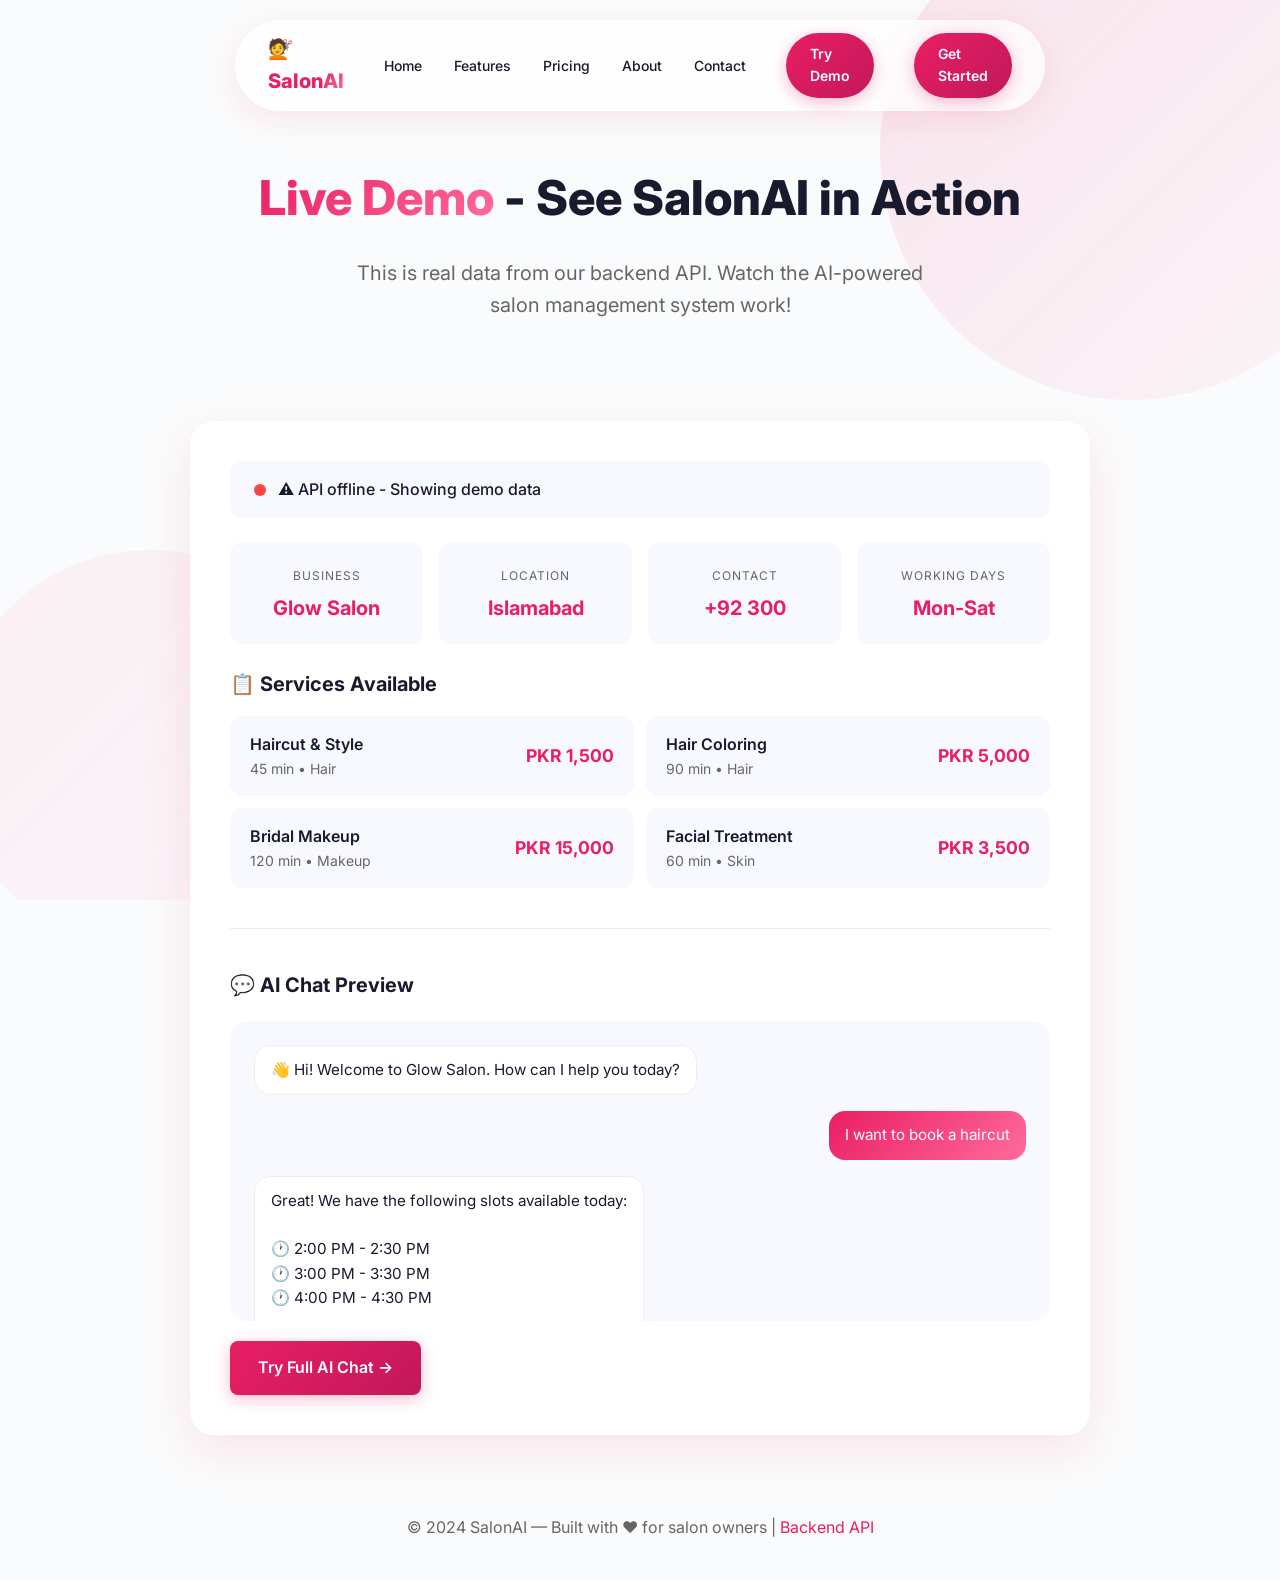
==== public/demo.html @ 89dc5f70 "Add demo.html page - Live API demo with working Try Demo button" ====
<!DOCTYPE html>
<html lang="en">
<head>
    <meta charset="UTF-8">
    <meta name="viewport" content="width=device-width, initial-scale=1.0">
    <title>SalonAI - Live Demo</title>
    <link href="https://fonts.googleapis.com/css2?family=Inter:wght@300;400;500;600;700;800&display=swap" rel="stylesheet">
    <style>
        :root {
            --primary: #E91E63;
            --primary-light: #F48FB1;
            --primary-dark: #C2185B;
            --accent: #FF6B9D;
            --bg: #fafbfc;
            --text: #1a1a2e;
            --text-light: #666;
        }
        * { margin: 0; padding: 0; box-sizing: border-box; }
        body { font-family: 'Inter', sans-serif; background: var(--bg); color: var(--text); line-height: 1.6; }
        
        .bg-animation { position: fixed; top: 0; left: 0; width: 100%; height: 100%; z-index: -1; overflow: hidden; }
        .bg-animation::before {
            content: '';
            position: absolute;
            width: 500px; height: 500px;
            background: linear-gradient(135deg, rgba(233, 30, 99, 0.1), rgba(255, 107, 157, 0.05));
            border-radius: 50%;
            top: -100px; right: -100px;
            animation: float 15s ease-in-out infinite;
        }
        .bg-animation::after {
            content: '';
            position: absolute;
            width: 400px; height: 400px;
            background: linear-gradient(135deg, rgba(255, 107, 157, 0.08), rgba(233, 30, 99, 0.03));
            border-radius: 50%;
            bottom: -50px; left: -50px;
            animation: float 12s ease-in-out infinite reverse;
        }
        @keyframes float {
            0%, 100% { transform: translate(0, 0) scale(1); }
            50% { transform: translate(30px, 30px) scale(1.1); }
        }

        nav {
            position: fixed;
            top: 20px; left: 50%; transform: translateX(-50%);
            background: rgba(255, 255, 255, 0.7);
            backdrop-filter: blur(20px);
            border: 1px solid rgba(255, 255, 255, 0.3);
            border-radius: 100px;
            padding: 12px 32px;
            display: flex; align-items: center; gap: 40px;
            z-index: 1000;
            box-shadow: 0 8px 32px rgba(233, 30, 99, 0.1);
        }
        .logo { font-weight: 800; font-size: 20px; color: var(--primary); text-decoration: none; }
        .logo span { background: linear-gradient(135deg, var(--primary), var(--accent)); -webkit-background-clip: text; -webkit-text-fill-color: transparent; }
        .nav-links { display: flex; gap: 32px; list-style: none; }
        .nav-links a { text-decoration: none; color: var(--text); font-weight: 500; font-size: 14px; transition: color 0.3s; }
        .nav-links a:hover, .nav-links a.active { color: var(--primary); }
        .nav-cta {
            background: linear-gradient(135deg, var(--primary), var(--primary-dark));
            color: white; padding: 10px 24px; border-radius: 100px;
            text-decoration: none; font-weight: 600; font-size: 14px;
            box-shadow: 0 4px 15px rgba(233, 30, 99, 0.3);
        }

        .container { max-width: 1200px; margin: 0 auto; padding: 0 40px; }
        
        .page-header { padding: 160px 40px 60px; text-align: center; }
        .page-header h1 { font-size: 3rem; font-weight: 800; margin-bottom: 20px; }
        .page-header h1 span { background: linear-gradient(135deg, var(--primary), var(--accent)); -webkit-background-clip: text; -webkit-text-fill-color: transparent; }
        .page-header p { font-size: 1.25rem; color: var(--text-light); max-width: 600px; margin: 0 auto; }

        /* Demo Card */
        .demo-card { background: white; border-radius: 24px; padding: 40px; box-shadow: 0 16px 48px rgba(233, 30, 99, 0.1); margin: 40px auto; max-width: 900px; }
        
        .api-status { display: flex; align-items: center; gap: 12px; padding: 16px 24px; background: #f8f9ff; border-radius: 12px; margin-bottom: 24px; }
        .status-dot { width: 12px; height: 12px; border-radius: 50%; }
        .status-dot.connected { background: #00ff00; box-shadow: 0 0 10px #00ff00; }
        .status-dot.disconnected { background: #ff4444; }
        .status-text { font-weight: 500; }

        .data-grid { display: grid; grid-template-columns: repeat(4, 1fr); gap: 16px; margin-bottom: 24px; }
        .data-item { background: #f8f9ff; padding: 20px; border-radius: 12px; text-align: center; }
        .data-item label { font-size: 0.75rem; color: var(--text-light); text-transform: uppercase; letter-spacing: 1px; }
        .data-item .value { font-size: 1.25rem; font-weight: 700; color: var(--primary); margin-top: 4px; }

        .services-title { font-size: 1.25rem; font-weight: 700; margin-bottom: 16px; color: var(--text); }
        .services-list { display: grid; grid-template-columns: repeat(2, 1fr); gap: 12px; }
        .service-item { background: #f8f9ff; padding: 16px 20px; border-radius: 12px; display: flex; justify-content: space-between; align-items: center; }
        .service-name { font-weight: 600; }
        .service-info { color: var(--text-light); font-size: 0.875rem; }
        .service-price { color: var(--primary); font-weight: 700; font-size: 1.1rem; }

        /* Chat Preview */
        .chat-section { margin-top: 40px; padding-top: 40px; border-top: 1px solid #eee; }
        .chat-title { font-size: 1.25rem; font-weight: 700; margin-bottom: 20px; }
        .chat-box { background: #f8f9ff; border-radius: 16px; padding: 24px; max-height: 300px; overflow-y: auto; }
        .chat-message { margin-bottom: 16px; }
        .chat-message.bot { text-align: left; }
        .chat-message.user { text-align: right; }
        .chat-bubble { display: inline-block; padding: 12px 16px; border-radius: 16px; max-width: 80%; font-size: 0.95rem; }
        .chat-message.bot .chat-bubble { background: white; border: 1px solid #eee; }
        .chat-message.user .chat-bubble { background: linear-gradient(135deg, var(--primary), var(--accent)); color: white; }

        /* Buttons */
        .btn {
            display: inline-block; padding: 14px 28px; border-radius: 8px;
            text-decoration: none; font-weight: 600; transition: all 0.3s; margin-top: 20px;
        }
        .btn-primary {
            background: linear-gradient(135deg, var(--primary), var(--primary-dark));
            color: white; box-shadow: 0 4px 15px rgba(233, 30, 99, 0.3);
        }
        .btn-primary:hover { transform: translateY(-2px); }
        .btn-secondary { background: white; color: var(--primary); border: 2px solid var(--primary); }
        .btn-secondary:hover { background: var(--primary); color: white; }

        footer { padding: 40px; text-align: center; color: var(--text-light); }
        footer a { color: var(--primary); text-decoration: none; }

        @media (max-width: 768px) {
            .nav-links { display: none; }
            .data-grid { grid-template-columns: repeat(2, 1fr); }
            .services-list { grid-template-columns: 1fr; }
        }
    </style>
</head>
<body>
    <div class="bg-animation"></div>

    <nav>
        <a href="index.html" class="logo">💇 Salon<span>AI</span></a>
        <ul class="nav-links">
            <li><a href="index.html">Home</a></li>
            <li><a href="features.html">Features</a></li>
            <li><a href="pricing.html">Pricing</a></li>
            <li><a href="about.html">About</a></li>
            <li><a href="contact.html">Contact</a></li>
        </ul>
        <a href="demo.html" class="nav-cta">Try Demo</a>
            <a href="./contact.html" class="nav-cta">Get Started</a>
    </nav>

    <div class="container">
        <div class="page-header">
            <h1><span>Live Demo</span> - See SalonAI in Action</h1>
            <p>This is real data from our backend API. Watch the AI-powered salon management system work!</p>
        </div>

        <div class="demo-card">
            <div class="api-status">
                <div class="status-dot" id="statusDot"></div>
                <span class="status-text" id="statusText">Connecting to API...</span>
            </div>

            <div class="data-grid" id="businessData" style="display:none;">
                <div class="data-item">
                    <label>Business</label>
                    <div class="value" id="businessName">-</div>
                </div>
                <div class="data-item">
                    <label>Location</label>
                    <div class="value" id="businessLocation">-</div>
                </div>
                <div class="data-item">
                    <label>Contact</label>
                    <div class="value" id="businessPhone">-</div>
                </div>
                <div class="data-item">
                    <label>Working Days</label>
                    <div class="value">Mon-Sat</div>
                </div>
            </div>

            <h3 class="services-title">📋 Services Available</h3>
            <div class="services-list" id="servicesList">
                <div class="service-item">
                    <div><div class="service-name">Loading...</div></div>
                    <div class="service-price">-</div>
                </div>
            </div>

            <div class="chat-section">
                <h3 class="chat-title">💬 AI Chat Preview</h3>
                <div class="chat-box">
                    <div class="chat-message bot">
                        <div class="chat-bubble">👋 Hi! Welcome to Glow Salon. How can I help you today?</div>
                    </div>
                    <div class="chat-message user">
                        <div class="chat-bubble">I want to book a haircut</div>
                    </div>
                    <div class="chat-message bot">
                        <div class="chat-bubble">Great! We have the following slots available today:<br><br>🕐 2:00 PM - 2:30 PM<br>🕐 3:00 PM - 3:30 PM<br>🕐 4:00 PM - 4:30 PM<br><br>Which time works for you?</div>
                    </div>
                </div>
                <a href="./contact.html" class="btn btn-primary">Try Full AI Chat →</a>
            </div>
        </div>
    </div>

    <footer>
        <p>© 2024 SalonAI — Built with ❤️ for salon owners | <a href="https://github.com/YasirAhmedGHauri/salonai-backend">Backend API</a></p>
    </footer>

    <script>
        const API_BASE = 'http://148.230.120.61:8001';
        
        async function loadDemo() {
            const statusDot = document.getElementById('statusDot');
            const statusText = document.getElementById('statusText');
            const businessData = document.getElementById('businessData');
            const servicesList = document.getElementById('servicesList');
            
            try {
                const res = await fetch(API_BASE + '/api/v1/businesses/glow-salon');
                if (res.ok) {
                    const business = await res.json();
                    statusDot.className = 'status-dot connected';
                    statusText.textContent = '✓ Connected to API - Real-time data';
                    
                    document.getElementById('businessName').textContent = business.name.split(' ')[0];
                    document.getElementById('businessLocation').textContent = business.address ? business.address.split(',')[0] : 'Islamabad';
                    document.getElementById('businessPhone').textContent = business.phone ? business.phone.split(' ')[0] : '+92 300';
                    businessData.style.display = 'grid';
                    
                    // Load services
                    const servicesRes = await fetch(API_BASE + '/api/v1/businesses/' + business.id + '/services');
                    if (servicesRes.ok) {
                        const services = await servicesRes.json();
                        servicesList.innerHTML = services.slice(0, 6).map(s => 
                            '<div class="service-item">' +
                                '<div>' +
                                    '<div class="service-name">' + s.name + '</div>' +
                                    '<div class="service-info">' + s.duration_minutes + ' min • ' + s.category + '</div>' +
                                '</div>' +
                                '<div class="service-price">PKR ' + s.price.toLocaleString() + '</div>' +
                            '</div>'
                        ).join('');
                    }
                } else {
                    throw new Error('API returned ' + res.status);
                }
            } catch (err) {
                console.error('API Error:', err);
                statusDot.className = 'status-dot disconnected';
                statusText.textContent = '⚠ API offline - Showing demo data';
                
                // Show demo data
                businessData.style.display = 'grid';
                document.getElementById('businessName').textContent = 'Glow Salon';
                document.getElementById('businessLocation').textContent = 'Islamabad';
                document.getElementById('businessPhone').textContent = '+92 300';
                
                servicesList.innerHTML = 
                    '<div class="service-item"><div><div class="service-name">Haircut & Style</div><div class="service-info">45 min • Hair</div></div><div class="service-price">PKR 1,500</div></div>' +
                    '<div class="service-item"><div><div class="service-name">Hair Coloring</div><div class="service-info">90 min • Hair</div></div><div class="service-price">PKR 5,000</div></div>' +
                    '<div class="service-item"><div><div class="service-name">Bridal Makeup</div><div class="service-info">120 min • Makeup</div></div><div class="service-price">PKR 15,000</div></div>' +
                    '<div class="service-item"><div><div class="service-name">Facial Treatment</div><div class="service-info">60 min • Skin</div></div><div class="service-price">PKR 3,500</div></div>';
            }
        }
        
        loadDemo();
    </script>
</body>
</html>
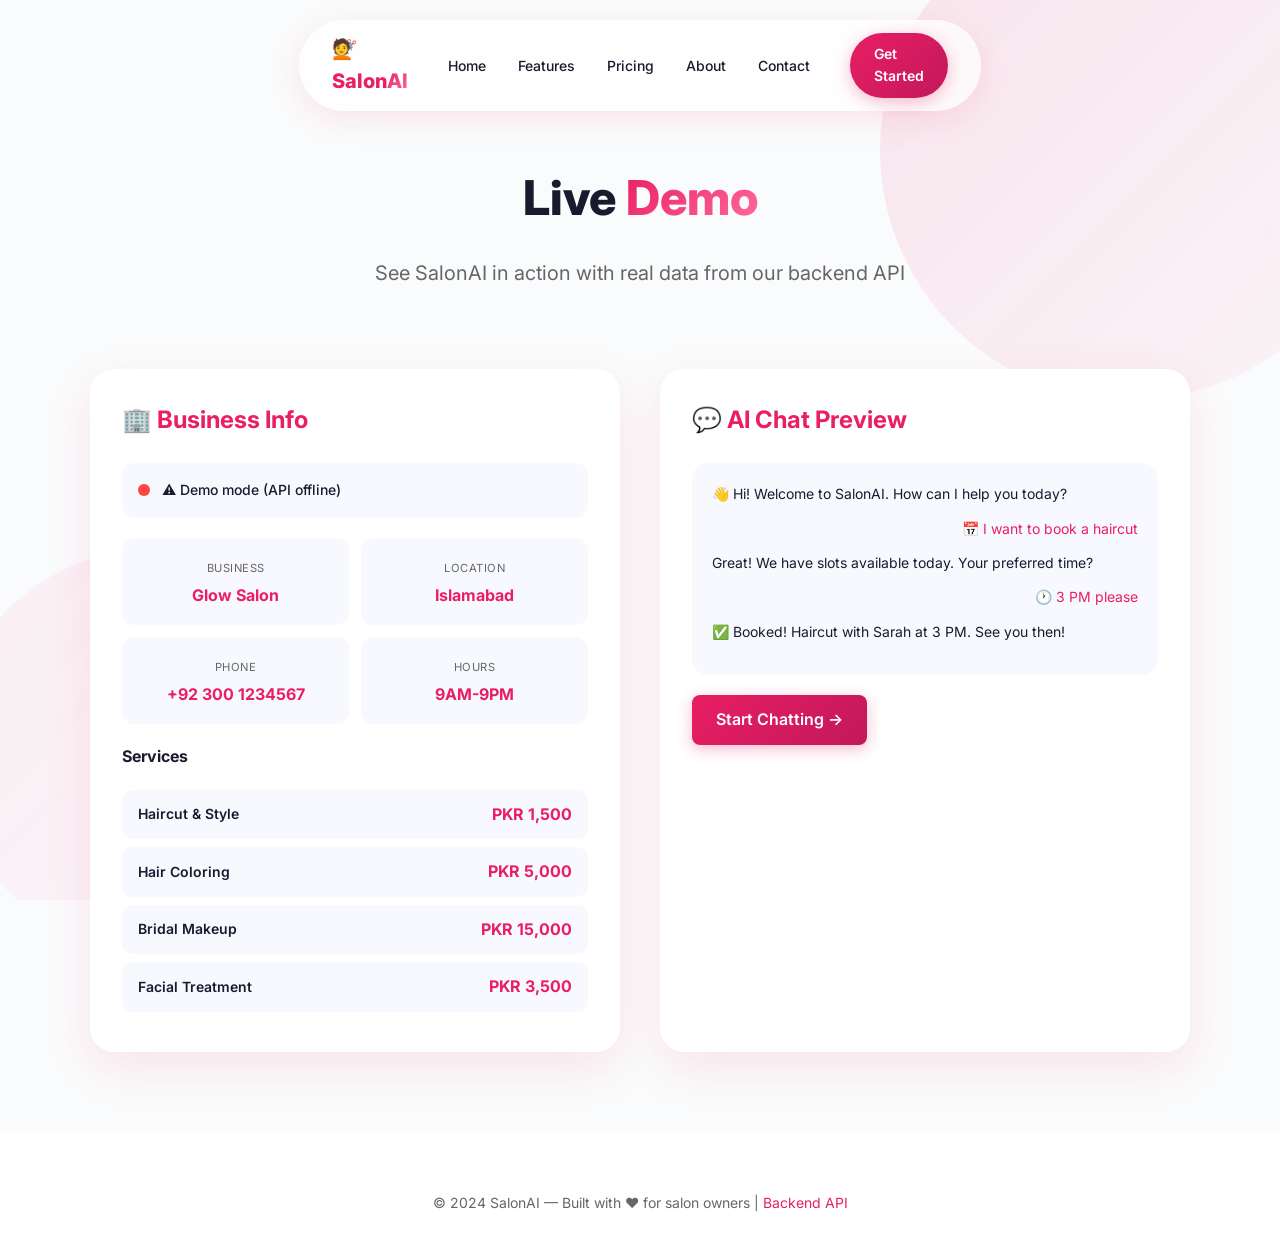
==== commit 65e978e0: "Fix demo.html - Clean layout matching website theme" ====
--- a/public/demo.html
+++ b/public/demo.html
@@ -12,6 +12,8 @@
             --primary-dark: #C2185B;
             --accent: #FF6B9D;
             --bg: #fafbfc;
+            --glass-bg: rgba(255, 255, 255, 0.7);
+            --glass-border: rgba(255, 255, 255, 0.3);
             --text: #1a1a2e;
             --text-light: #666;
         }
@@ -45,9 +47,9 @@
         nav {
             position: fixed;
             top: 20px; left: 50%; transform: translateX(-50%);
-            background: rgba(255, 255, 255, 0.7);
+            background: var(--glass-bg);
             backdrop-filter: blur(20px);
-            border: 1px solid rgba(255, 255, 255, 0.3);
+            border: 1px solid var(--glass-border);
             border-radius: 100px;
             padding: 12px 32px;
             display: flex; align-items: center; gap: 40px;
@@ -66,48 +68,49 @@
             box-shadow: 0 4px 15px rgba(233, 30, 99, 0.3);
         }
 
-        .container { max-width: 1200px; margin: 0 auto; padding: 0 40px; }
-        
-        .page-header { padding: 160px 40px 60px; text-align: center; }
+        .page-header {
+            padding: 160px 40px 80px;
+            text-align: center;
+        }
         .page-header h1 { font-size: 3rem; font-weight: 800; margin-bottom: 20px; }
         .page-header h1 span { background: linear-gradient(135deg, var(--primary), var(--accent)); -webkit-background-clip: text; -webkit-text-fill-color: transparent; }
-        .page-header p { font-size: 1.25rem; color: var(--text-light); max-width: 600px; margin: 0 auto; }
-
-        /* Demo Card */
-        .demo-card { background: white; border-radius: 24px; padding: 40px; box-shadow: 0 16px 48px rgba(233, 30, 99, 0.1); margin: 40px auto; max-width: 900px; }
-        
-        .api-status { display: flex; align-items: center; gap: 12px; padding: 16px 24px; background: #f8f9ff; border-radius: 12px; margin-bottom: 24px; }
+        .page-header p { font-size: 20px; color: var(--text-light); max-width: 600px; margin: 0 auto; }
+
+        .container { max-width: 1200px; margin: 0 auto; padding: 0 40px; }
+
+        /* Demo Section */
+        .demo-section { padding: 0 40px 80px; }
+        .demo-grid { display: grid; grid-template-columns: 1fr 1fr; gap: 40px; max-width: 1100px; margin: 0 auto; }
+        
+        .demo-card { background: white; border-radius: 24px; padding: 32px; box-shadow: 0 16px 48px rgba(233, 30, 99, 0.1); }
+        .demo-card h2 { font-size: 1.5rem; font-weight: 700; margin-bottom: 24px; color: var(--primary); }
+        
+        .api-status { display: flex; align-items: center; gap: 12px; padding: 16px; background: #f8f9ff; border-radius: 12px; margin-bottom: 20px; }
         .status-dot { width: 12px; height: 12px; border-radius: 50%; }
         .status-dot.connected { background: #00ff00; box-shadow: 0 0 10px #00ff00; }
         .status-dot.disconnected { background: #ff4444; }
-        .status-text { font-weight: 500; }
-
-        .data-grid { display: grid; grid-template-columns: repeat(4, 1fr); gap: 16px; margin-bottom: 24px; }
-        .data-item { background: #f8f9ff; padding: 20px; border-radius: 12px; text-align: center; }
-        .data-item label { font-size: 0.75rem; color: var(--text-light); text-transform: uppercase; letter-spacing: 1px; }
-        .data-item .value { font-size: 1.25rem; font-weight: 700; color: var(--primary); margin-top: 4px; }
-
-        .services-title { font-size: 1.25rem; font-weight: 700; margin-bottom: 16px; color: var(--text); }
-        .services-list { display: grid; grid-template-columns: repeat(2, 1fr); gap: 12px; }
-        .service-item { background: #f8f9ff; padding: 16px 20px; border-radius: 12px; display: flex; justify-content: space-between; align-items: center; }
-        .service-name { font-weight: 600; }
-        .service-info { color: var(--text-light); font-size: 0.875rem; }
-        .service-price { color: var(--primary); font-weight: 700; font-size: 1.1rem; }
-
+        .status-text { font-weight: 500; font-size: 14px; }
+        
+        .data-grid { display: grid; grid-template-columns: repeat(2, 1fr); gap: 12px; }
+        .data-item { background: #f8f9ff; padding: 16px; border-radius: 12px; text-align: center; }
+        .data-item label { font-size: 0.7rem; color: var(--text-light); text-transform: uppercase; letter-spacing: 0.5px; }
+        .data-item .value { font-size: 1rem; font-weight: 700; color: var(--primary); margin-top: 4px; }
+        
+        .services-list { margin-top: 20px; }
+        .service-item { background: #f8f9ff; padding: 12px 16px; border-radius: 10px; margin-bottom: 8px; display: flex; justify-content: space-between; align-items: center; }
+        .service-name { font-weight: 600; font-size: 14px; }
+        .service-price { color: var(--primary); font-weight: 700; }
+        
         /* Chat Preview */
-        .chat-section { margin-top: 40px; padding-top: 40px; border-top: 1px solid #eee; }
-        .chat-title { font-size: 1.25rem; font-weight: 700; margin-bottom: 20px; }
-        .chat-box { background: #f8f9ff; border-radius: 16px; padding: 24px; max-height: 300px; overflow-y: auto; }
-        .chat-message { margin-bottom: 16px; }
-        .chat-message.bot { text-align: left; }
-        .chat-message.user { text-align: right; }
-        .chat-bubble { display: inline-block; padding: 12px 16px; border-radius: 16px; max-width: 80%; font-size: 0.95rem; }
-        .chat-message.bot .chat-bubble { background: white; border: 1px solid #eee; }
-        .chat-message.user .chat-bubble { background: linear-gradient(135deg, var(--primary), var(--accent)); color: white; }
-
-        /* Buttons */
+        .chat-preview { background: #f8f9ff; border-radius: 16px; padding: 20px; }
+        .chat-title { font-size: 1rem; font-weight: 700; margin-bottom: 16px; }
+        .chat-messages { max-height: 200px; overflow-y: auto; }
+        .chat-msg { margin-bottom: 12px; font-size: 14px; }
+        .chat-msg.bot { color: var(--text); }
+        .chat-msg.user { color: var(--primary); text-align: right; }
+        
         .btn {
-            display: inline-block; padding: 14px 28px; border-radius: 8px;
+            display: inline-block; padding: 12px 24px; border-radius: 8px;
             text-decoration: none; font-weight: 600; transition: all 0.3s; margin-top: 20px;
         }
         .btn-primary {
@@ -115,16 +118,21 @@
             color: white; box-shadow: 0 4px 15px rgba(233, 30, 99, 0.3);
         }
         .btn-primary:hover { transform: translateY(-2px); }
-        .btn-secondary { background: white; color: var(--primary); border: 2px solid var(--primary); }
+        .btn-secondary {
+            background: white; color: var(--primary); border: 2px solid var(--primary);
+        }
         .btn-secondary:hover { background: var(--primary); color: white; }
 
-        footer { padding: 40px; text-align: center; color: var(--text-light); }
+        footer { padding: 60px 40px 30px; background: white; text-align: center; }
+        footer p { color: var(--text-light); font-size: 14px; }
         footer a { color: var(--primary); text-decoration: none; }
 
         @media (max-width: 768px) {
+            nav { padding: 10px 20px; gap: 16px; }
             .nav-links { display: none; }
-            .data-grid { grid-template-columns: repeat(2, 1fr); }
-            .services-list { grid-template-columns: 1fr; }
+            .page-header h1 { font-size: 36px; }
+            .demo-grid { grid-template-columns: 1fr; }
+            .data-grid { grid-template-columns: 1fr; }
         }
     </style>
 </head>
@@ -140,66 +148,64 @@
             <li><a href="about.html">About</a></li>
             <li><a href="contact.html">Contact</a></li>
         </ul>
-        <a href="demo.html" class="nav-cta">Try Demo</a>
-            <a href="./contact.html" class="nav-cta">Get Started</a>
+        <a href="contact.html" class="nav-cta">Get Started</a>
     </nav>
 
-    <div class="container">
-        <div class="page-header">
-            <h1><span>Live Demo</span> - See SalonAI in Action</h1>
-            <p>This is real data from our backend API. Watch the AI-powered salon management system work!</p>
-        </div>
-
-        <div class="demo-card">
-            <div class="api-status">
-                <div class="status-dot" id="statusDot"></div>
-                <span class="status-text" id="statusText">Connecting to API...</span>
+    <section class="page-header">
+        <h1>Live <span>Demo</span></h1>
+        <p>See SalonAI in action with real data from our backend API</p>
+    </section>
+
+    <section class="demo-section">
+        <div class="demo-grid">
+            <div class="demo-card">
+                <h2>🏢 Business Info</h2>
+                <div class="api-status">
+                    <div class="status-dot" id="statusDot"></div>
+                    <span class="status-text" id="statusText">Connecting...</span>
+                </div>
+                <div class="data-grid" id="businessInfo" style="display:none;">
+                    <div class="data-item">
+                        <label>Business</label>
+                        <div class="value" id="businessName">-</div>
+                    </div>
+                    <div class="data-item">
+                        <label>Location</label>
+                        <div class="value" id="businessLocation">-</div>
+                    </div>
+                    <div class="data-item">
+                        <label>Phone</label>
+                        <div class="value" id="businessPhone">-</div>
+                    </div>
+                    <div class="data-item">
+                        <label>Hours</label>
+                        <div class="value">9AM-9PM</div>
+                    </div>
+                </div>
+                <h3 style="font-size: 1rem; margin-top: 20px; margin-bottom: 12px;">Services</h3>
+                <div class="services-list" id="servicesList">
+                    <div class="service-item">
+                        <span class="service-name">Loading services...</span>
+                        <span class="service-price">-</span>
+                    </div>
+                </div>
             </div>
 
-            <div class="data-grid" id="businessData" style="display:none;">
-                <div class="data-item">
-                    <label>Business</label>
-                    <div class="value" id="businessName">-</div>
-                </div>
-                <div class="data-item">
-                    <label>Location</label>
-                    <div class="value" id="businessLocation">-</div>
-                </div>
-                <div class="data-item">
-                    <label>Contact</label>
-                    <div class="value" id="businessPhone">-</div>
-                </div>
-                <div class="data-item">
-                    <label>Working Days</label>
-                    <div class="value">Mon-Sat</div>
-                </div>
-            </div>
-
-            <h3 class="services-title">📋 Services Available</h3>
-            <div class="services-list" id="servicesList">
-                <div class="service-item">
-                    <div><div class="service-name">Loading...</div></div>
-                    <div class="service-price">-</div>
-                </div>
-            </div>
-
-            <div class="chat-section">
-                <h3 class="chat-title">💬 AI Chat Preview</h3>
-                <div class="chat-box">
-                    <div class="chat-message bot">
-                        <div class="chat-bubble">👋 Hi! Welcome to Glow Salon. How can I help you today?</div>
-                    </div>
-                    <div class="chat-message user">
-                        <div class="chat-bubble">I want to book a haircut</div>
-                    </div>
-                    <div class="chat-message bot">
-                        <div class="chat-bubble">Great! We have the following slots available today:<br><br>🕐 2:00 PM - 2:30 PM<br>🕐 3:00 PM - 3:30 PM<br>🕐 4:00 PM - 4:30 PM<br><br>Which time works for you?</div>
-                    </div>
-                </div>
-                <a href="./contact.html" class="btn btn-primary">Try Full AI Chat →</a>
+            <div class="demo-card">
+                <h2>💬 AI Chat Preview</h2>
+                <div class="chat-preview">
+                    <div class="chat-messages">
+                        <div class="chat-msg bot">👋 Hi! Welcome to SalonAI. How can I help you today?</div>
+                        <div class="chat-msg user">📅 I want to book a haircut</div>
+                        <div class="chat-msg bot">Great! We have slots available today. Your preferred time?</div>
+                        <div class="chat-msg user">🕐 3 PM please</div>
+                        <div class="chat-msg bot">✅ Booked! Haircut with Sarah at 3 PM. See you then!</div>
+                    </div>
+                </div>
+                <a href="contact.html" class="btn btn-primary">Start Chatting →</a>
             </div>
         </div>
-    </div>
+    </section>
 
     <footer>
         <p>© 2024 SalonAI — Built with ❤️ for salon owners | <a href="https://github.com/YasirAhmedGHauri/salonai-backend">Backend API</a></p>
@@ -211,54 +217,45 @@
         async function loadDemo() {
             const statusDot = document.getElementById('statusDot');
             const statusText = document.getElementById('statusText');
-            const businessData = document.getElementById('businessData');
-            const servicesList = document.getElementById('servicesList');
             
             try {
                 const res = await fetch(API_BASE + '/api/v1/businesses/glow-salon');
                 if (res.ok) {
                     const business = await res.json();
                     statusDot.className = 'status-dot connected';
-                    statusText.textContent = '✓ Connected to API - Real-time data';
+                    statusText.textContent = '✓ Connected - Real API data';
                     
                     document.getElementById('businessName').textContent = business.name.split(' ')[0];
                     document.getElementById('businessLocation').textContent = business.address ? business.address.split(',')[0] : 'Islamabad';
                     document.getElementById('businessPhone').textContent = business.phone ? business.phone.split(' ')[0] : '+92 300';
-                    businessData.style.display = 'grid';
+                    document.getElementById('businessInfo').style.display = 'grid';
                     
                     // Load services
                     const servicesRes = await fetch(API_BASE + '/api/v1/businesses/' + business.id + '/services');
                     if (servicesRes.ok) {
                         const services = await servicesRes.json();
-                        servicesList.innerHTML = services.slice(0, 6).map(s => 
+                        document.getElementById('servicesList').innerHTML = services.slice(0, 4).map(s => 
                             '<div class="service-item">' +
-                                '<div>' +
-                                    '<div class="service-name">' + s.name + '</div>' +
-                                    '<div class="service-info">' + s.duration_minutes + ' min • ' + s.category + '</div>' +
-                                '</div>' +
-                                '<div class="service-price">PKR ' + s.price.toLocaleString() + '</div>' +
+                                '<span class="service-name">' + s.name + '</span>' +
+                                '<span class="service-price">PKR ' + s.price.toLocaleString() + '</span>' +
                             '</div>'
                         ).join('');
                     }
                 } else {
-                    throw new Error('API returned ' + res.status);
+                    throw new Error('API error');
                 }
             } catch (err) {
-                console.error('API Error:', err);
                 statusDot.className = 'status-dot disconnected';
-                statusText.textContent = '⚠ API offline - Showing demo data';
-                
-                // Show demo data
-                businessData.style.display = 'grid';
+                statusText.textContent = '⚠ Demo mode (API offline)';
+                document.getElementById('businessInfo').style.display = 'grid';
                 document.getElementById('businessName').textContent = 'Glow Salon';
                 document.getElementById('businessLocation').textContent = 'Islamabad';
-                document.getElementById('businessPhone').textContent = '+92 300';
-                
-                servicesList.innerHTML = 
-                    '<div class="service-item"><div><div class="service-name">Haircut & Style</div><div class="service-info">45 min • Hair</div></div><div class="service-price">PKR 1,500</div></div>' +
-                    '<div class="service-item"><div><div class="service-name">Hair Coloring</div><div class="service-info">90 min • Hair</div></div><div class="service-price">PKR 5,000</div></div>' +
-                    '<div class="service-item"><div><div class="service-name">Bridal Makeup</div><div class="service-info">120 min • Makeup</div></div><div class="service-price">PKR 15,000</div></div>' +
-                    '<div class="service-item"><div><div class="service-name">Facial Treatment</div><div class="service-info">60 min • Skin</div></div><div class="service-price">PKR 3,500</div></div>';
+                document.getElementById('businessPhone').textContent = '+92 300 1234567';
+                document.getElementById('servicesList').innerHTML = 
+                    '<div class="service-item"><span class="service-name">Haircut & Style</span><span class="service-price">PKR 1,500</span></div>' +
+                    '<div class="service-item"><span class="service-name">Hair Coloring</span><span class="service-price">PKR 5,000</span></div>' +
+                    '<div class="service-item"><span class="service-name">Bridal Makeup</span><span class="service-price">PKR 15,000</span></div>' +
+                    '<div class="service-item"><span class="service-name">Facial Treatment</span><span class="service-price">PKR 3,500</span></div>';
             }
         }
         
